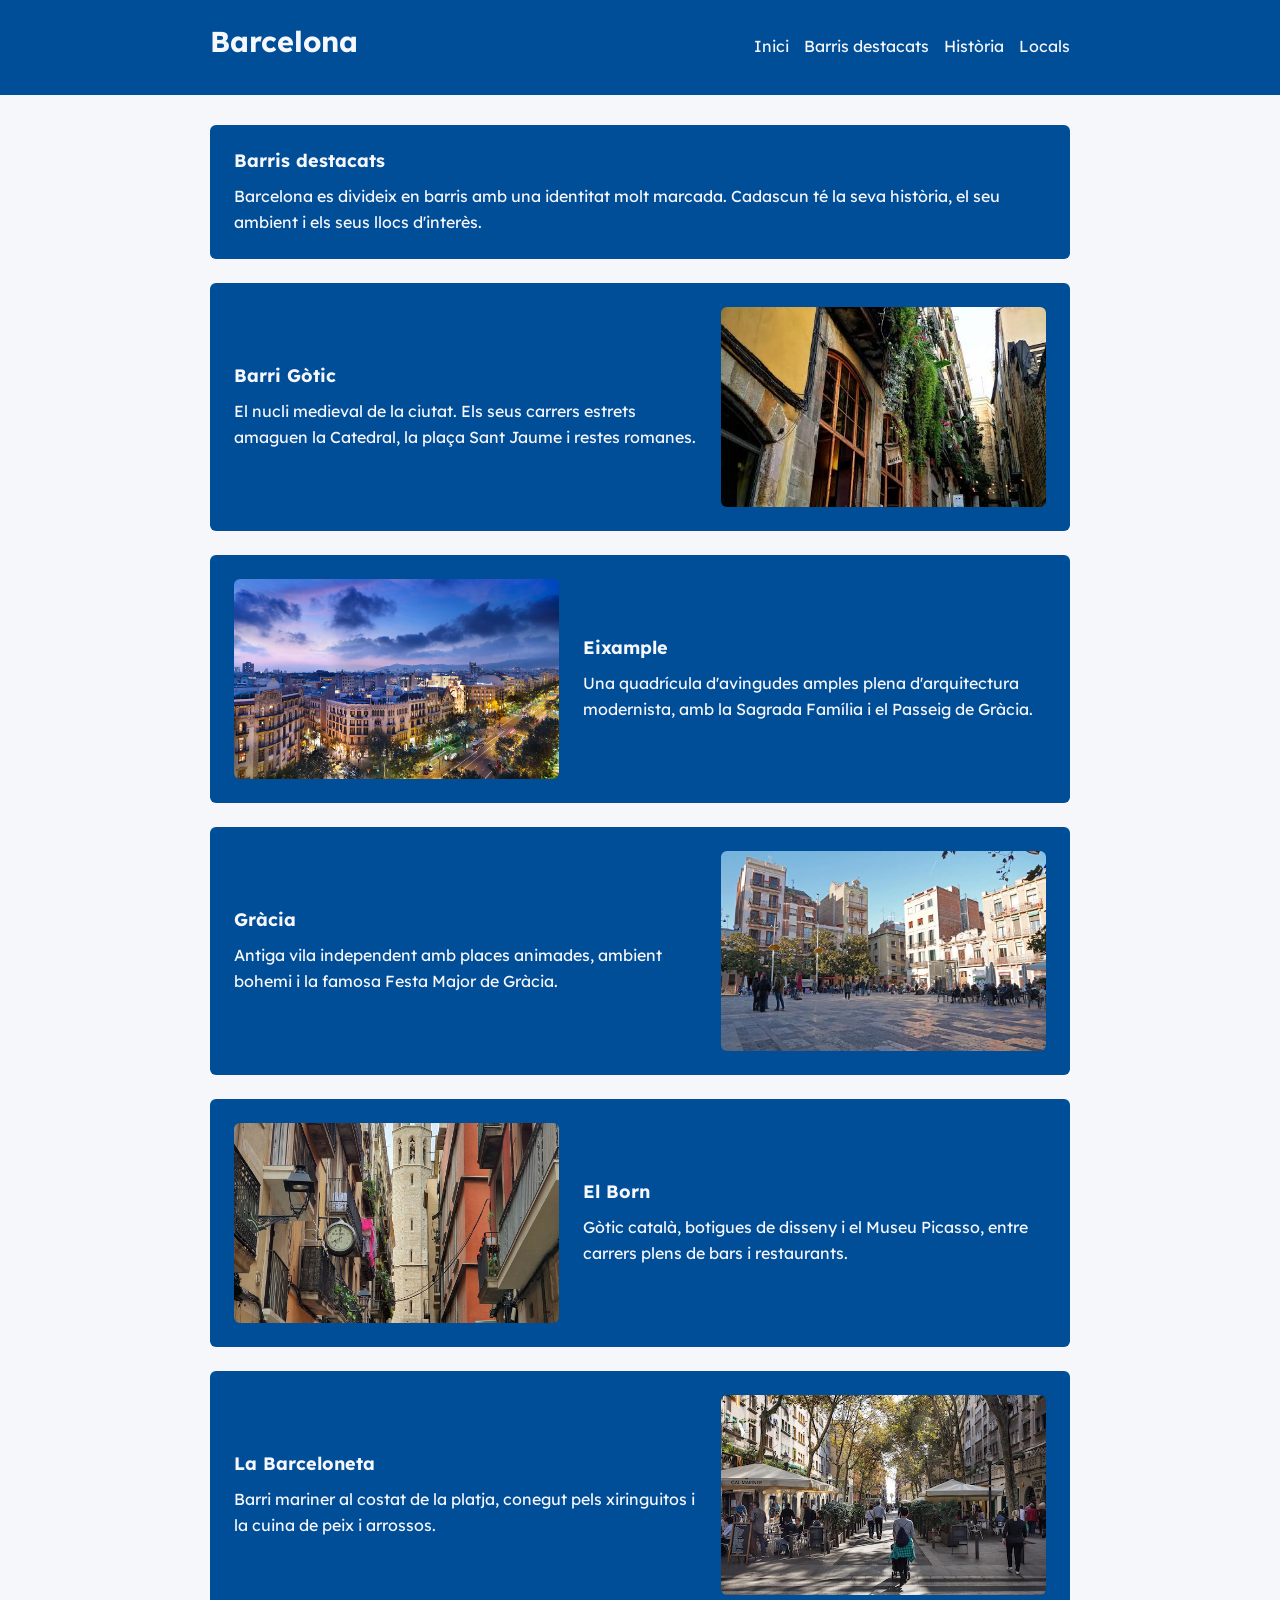
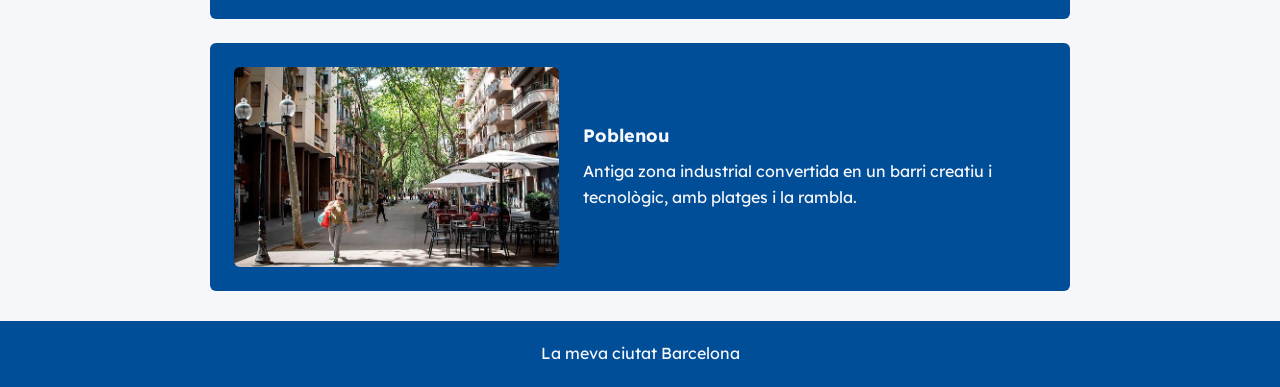
==== barris.html @ 474cd0fd "BARRIS,LOCALS,INDEX" ====
<!DOCTYPE html>
<html lang="ca">

<head>
  <meta charset="UTF-8">
  <meta name="viewport" content="width=device-width, initial-scale=1">
  <title>Barris destacats | La meva ciutat</title>
  <meta name="description" content="Coneix els barris més destacats de Barcelona: el Gòtic, l'Eixample, Gràcia, el Born, la Barceloneta i el Poblenou.">
  <meta name="robots" content="index, follow">
  <meta name="theme-color" content="#1f4e79">
  <link rel="stylesheet" href="./css/global.css">
  <link rel="stylesheet" href="./css/barris.css">
</head>

<body>

  <header>
    <h1>Barcelona</h1>

    <input type="checkbox" id="menu-toggle">

    <label for="menu-toggle" class="menu-toggle" aria-label="Obrir menú">
      <span></span>
      <span></span>
      <span></span>
    </label>

    <nav aria-label="Menú principal">
      <ul>
        <li><a href="index.html">Inici</a></li>
        <li><a href="barris.html" aria-current="page">Barris destacats</a></li>
        <li><a href="historia.html">Història</a></li>
        <li><a href="locals.html">Locals</a></li>
      </ul>
    </nav>
  </header>

  <main>
    <section>
      <h2>Barris destacats</h2>
      <p>
        Barcelona es divideix en barris amb una identitat molt marcada.
        Cadascun té la seva història, el seu ambient i els seus llocs d'interès.
      </p>
    </section>

    <section class="barri">
      <figure>
        <picture>
          <source srcset="./images/gotic.webp" type="image/webp">
          <img src="./images/gotic.jpg" alt="Carrer del barri Gòtic de Barcelona">
        </picture>
      </figure>
      <div class="barri-text">
        <h2>Barri Gòtic</h2>
        <p>El nucli medieval de la ciutat. Els seus carrers estrets amaguen la Catedral, la plaça Sant Jaume i restes romanes.</p>
      </div>
    </section>

    <section class="barri">
      <figure>
        <picture>
          <source srcset="./images/eixample.webp" type="image/webp">
          <img src="./images/eixample.jpg" alt="Edifici modernista a l'Eixample">
        </picture>
      </figure>
      <div class="barri-text">
        <h2>Eixample</h2>
        <p>Una quadrícula d'avingudes amples plena d'arquitectura modernista, amb la Sagrada Família i el Passeig de Gràcia.</p>
      </div>
    </section>

    <section class="barri">
      <figure>
        <picture>
          <source srcset="./images/gracia.webp" type="image/webp">
          <img src="./images/gracia.jpg" alt="Plaça al barri de Gràcia">
        </picture>
      </figure>
      <div class="barri-text">
        <h2>Gràcia</h2>
        <p>Antiga vila independent amb places animades, ambient bohemi i la famosa Festa Major de Gràcia.</p>
      </div>
    </section>

    <section class="barri">
      <figure>
        <picture>
          <source srcset="./images/born.webp" type="image/webp">
          <img src="./images/born.jpg" alt="Basílica de Santa Maria del Mar al Born">
        </picture>
      </figure>
      <div class="barri-text">
        <h2>El Born</h2>
        <p>Gòtic català, botigues de disseny i el Museu Picasso, entre carrers plens de bars i restaurants.</p>
      </div>
    </section>

    <section class="barri">
      <figure>
        <picture>
          <source srcset="./images/barceloneta.webp" type="image/webp">
          <img src="./images/barceloneta.jpg" alt="Platja de la Barceloneta">
        </picture>
      </figure>
      <div class="barri-text">
        <h2>La Barceloneta</h2>
        <p>Barri mariner al costat de la platja, conegut pels xiringuitos i la cuina de peix i arrossos.</p>
      </div>
    </section>

    <section class="barri">
      <figure>
        <picture>
          <source srcset="./images/poblenou.webp" type="image/webp">
          <img src="./images/poblenou.jpg" alt="Rambla del Poblenou">
        </picture>
      </figure>
      <div class="barri-text">
        <h2>Poblenou</h2>
        <p>Antiga zona industrial convertida en un barri creatiu i tecnològic, amb platges i la rambla.</p>
      </div>
    </section>
  </main>

  <footer>
    <p>La meva ciutat Barcelona</p>
  </footer>

</body>

</html>
---- css/global.css ----
/* Font */
@import url('https://fonts.googleapis.com/css2?family=Lexend:wght@400;500;600;700&display=swap');

/* Variables */
:root {
  --color-principal: #f6f7fb;
  --color-secundari: #004d98;
  --color-accent: #a50044;
}

/* Reset */
* {
  box-sizing: border-box;
  margin: 0;
  padding: 0;
  font-size: 1rem;
}

h1 {
  font-size: 1.8rem;
}

h2 {
  font-size: 1.125rem;
}

html {
  scroll-behavior: smooth;
}

body {
  font-family: "Lexend", Arial, system-ui;
  line-height: 1.6;
  color: var(--color-principal);
  background: var(--color-principal);
}

/* Header */
header {
  background: var(--color-secundari);
  color: var(--color-principal);
  padding: 24px 20px;
  display: flex;
  flex-flow: row wrap;
  justify-content: space-around;
  align-items: center;
  gap: 15px;
}

header h1 {
  color: var(--color-principal);
  margin-bottom: 12px;
  line-height: 1.2;
}

/* Navegacio */
nav ul {
  display: flex;
  flex-wrap: wrap;
  justify-content: center;
  gap: 15px;
  list-style: none;
}

nav a {
  color: var(--color-principal);
  text-decoration: none;
  padding: 4px 0;
  border-bottom: 2px solid transparent;
  transition: border-color 0.2s ease;
}

nav a:hover,
nav a:focus-visible {
  border-bottom-color: var(--color-accent);
}

/* Contingut principal */
main {
  max-width: 900px;
  margin: 30px auto;
  padding: 0 20px;
}

/* Secciones */
section {
  background: var(--color-secundari);
  padding: 24px;
  margin-bottom: 24px;
  border-radius: 6px;
}

section h2 {
  margin-bottom: 12px;
  color: var(--color-principal);
  line-height: 1.3;
}

/* Enlaces */
a {
  overflow-wrap: break-word;
}

/* Footer */
footer {
  background-color: var(--color-secundari);
  text-align: center;
  padding: 20px;
  color: var(--color-principal);
  font-size: 0.9rem;
}

/* Menú hamburguesa */
#menu-toggle {
  position: absolute;
  opacity: 0;
  width: 1px;
  height: 1px;
}

.menu-toggle {
  display: none;
}

/* Tablets y móviles */
@media (max-width: 768px) {
  header {
    flex-direction: row;
    justify-content: space-between;
    text-align: left;
    padding: 20px 15px;
  }

  header h1 {
    margin-bottom: 5px;
    font-size: 1.6rem;
  }

  /* Botón hamburguesa */
  .menu-toggle {
    display: flex;
    flex-direction: column;
    justify-content: space-between;
    width: 28px;
    height: 22px;
    cursor: pointer;
  }

  .menu-toggle span {
    width: 100%;
    height: 3px;
    background-color: var(--color-principal);
    border-radius: 3px;
  }

  #menu-toggle:focus-visible+.menu-toggle {
    outline: 2px solid var(--color-principal);
    outline-offset: 5px;
  }

  /* Menú desplegable */
  header nav {
    display: none;
    flex-basis: 100%;
  }

  #menu-toggle:checked~nav {
    display: block;
  }

  nav ul {
    flex-direction: column;
    gap: 12px;
    text-align: center;
  }

  main {
    margin: 20px auto;
    padding: 0 15px;
  }

  section {
    padding: 18px;
    margin-bottom: 18px;
  }
}

/* Móviles pequeños */
@media (max-width: 768px) {
  header h1 {
    font-size: 1.4rem;
  }

  nav ul {
    flex-direction: column;
    gap: 8px;
  }

  nav a {
    padding: 6px;
  }

  main {
    margin: 15px auto;
    padding: 0 12px;
  }

  section {
    padding: 15px;
  }

  section h2 {
    font-size: 1.2rem;
  }

  footer {
    padding: 15px;
    font-size: 0.85rem;
  }
}

/* Accesibilidad: reducir animaciones */
@media (prefers-reduced-motion: reduce) {
  html {
    scroll-behavior: auto;
  }

  *,
  *::before,
  *::after {
    transition-duration: 0.01ms !important;
    animation-duration: 0.01ms !important;
  }
}
---- css/barris.css ----
.barri {
  display: flex;
  align-items: center;
  gap: 24px;
}

/* Alterna la imatge: esquerra / dreta */
.barri:nth-of-type(even) {
  flex-direction: row-reverse;
}

.barri figure {
  flex: 0 0 40%;
  height: 200px;
}

.barri picture,
.barri img {
  display: block;
  width: 100%;
  height: 100%;
}

.barri img {
  object-fit: cover;
  border-radius: 6px;
}

.barri-text {
  flex: 1;
}

@media (max-width: 768px) {
  .barri,
  .barri:nth-of-type(even) {
    flex-direction: column;
    align-items: stretch;
    gap: 16px;
  }

  .barri figure {
    flex: none;
    height: 180px;
  }
}
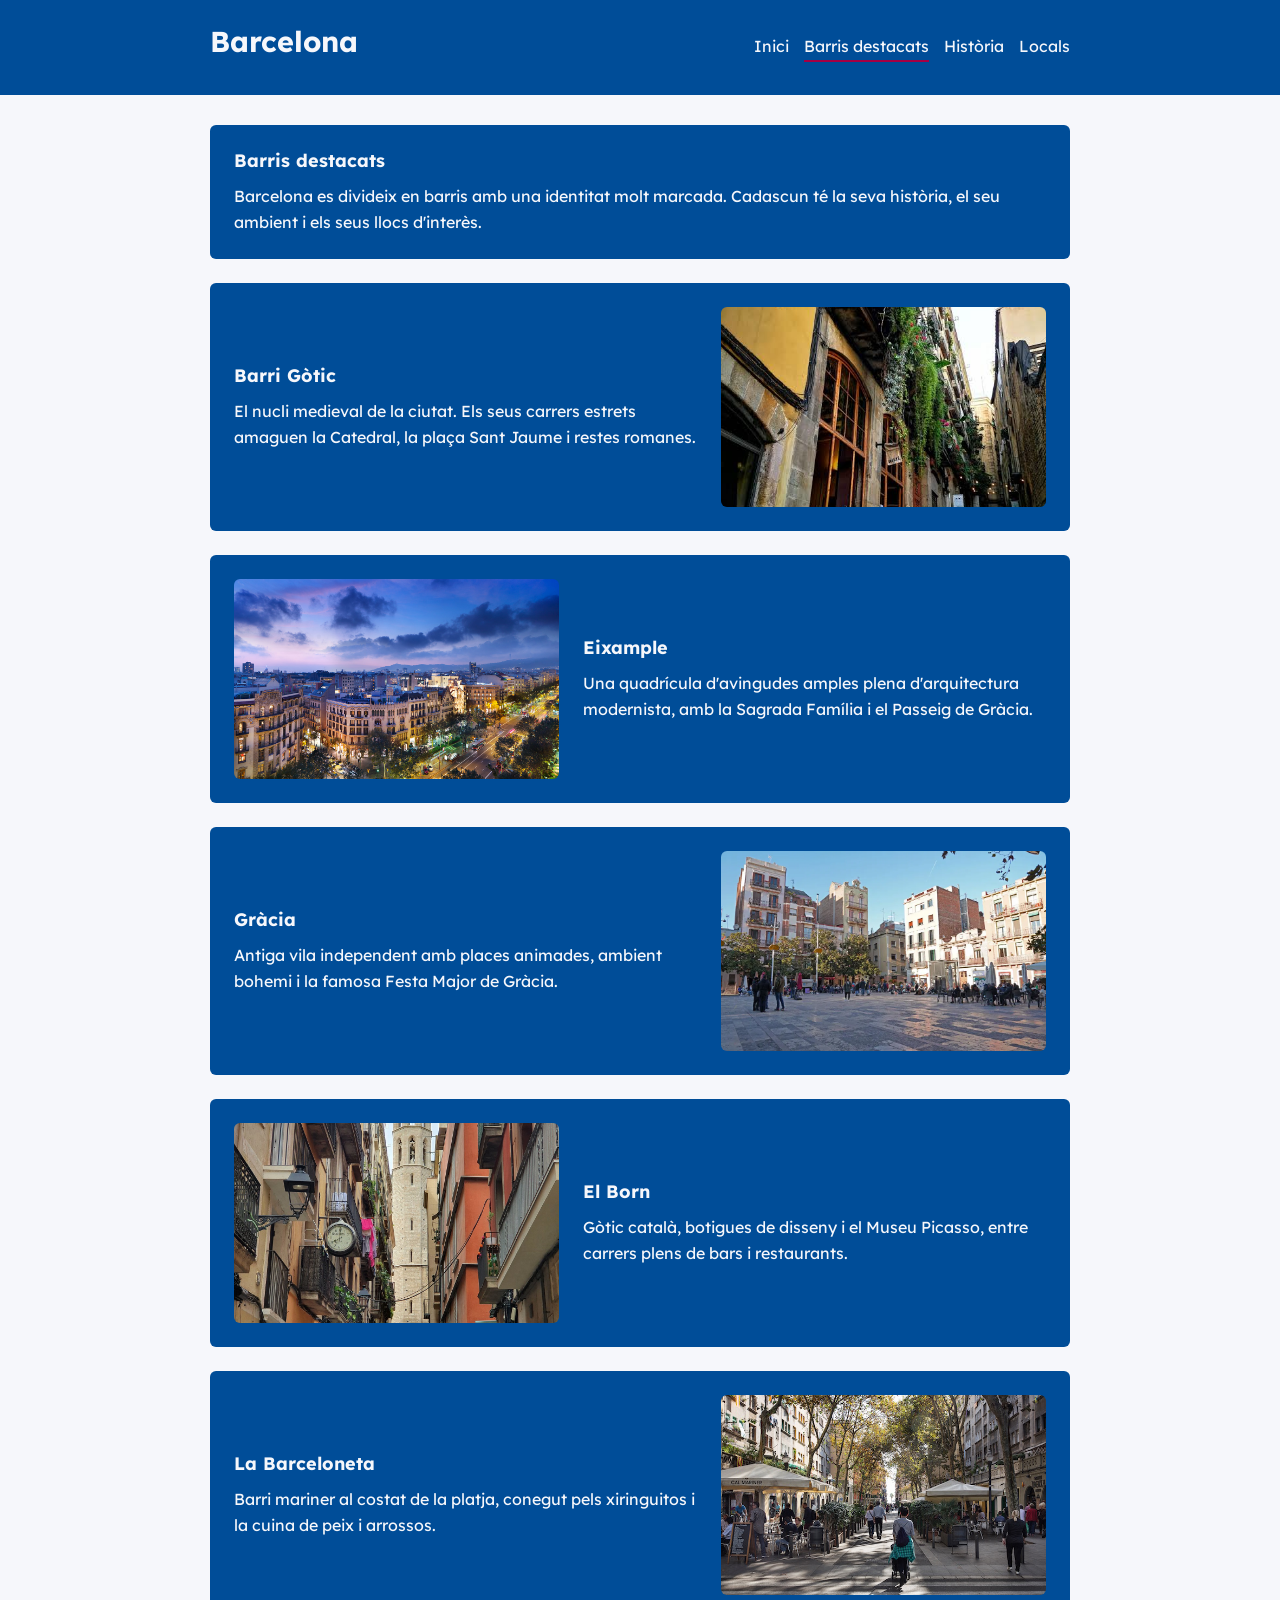
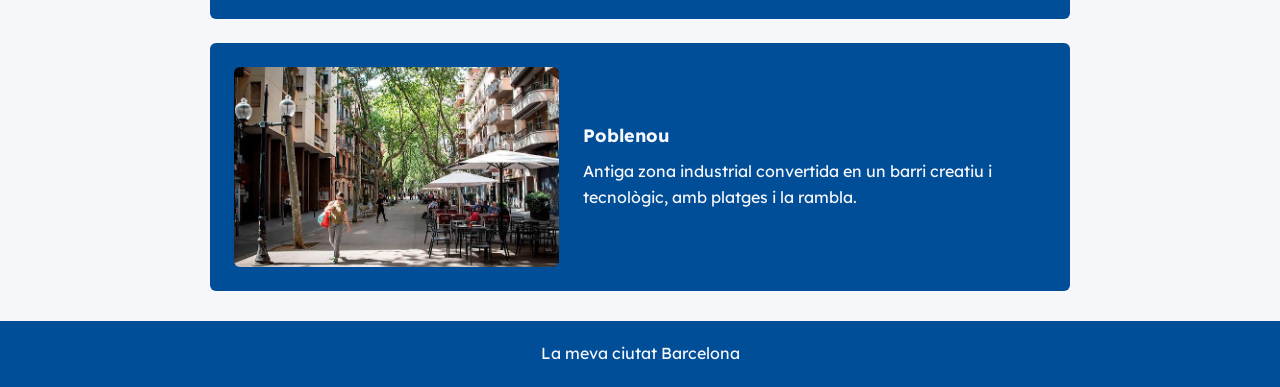
==== commit 66e9f399: "faire que les bouuton de navigation soient actives quand on est sur la page" ====
--- a/barris.html
+++ b/barris.html
@@ -10,6 +10,98 @@
   <meta name="theme-color" content="#1f4e79">
   <link rel="stylesheet" href="./css/global.css">
   <link rel="stylesheet" href="./css/barris.css">
+
+      <script type="application/ld+json">
+    {
+      "@context": "https://schema.org",
+      "@type": "BreadcrumbList",
+      "itemListElement": [{
+        "@type": "ListItem",
+        "position": 1,
+        "name": "Inici",
+        "item": "https://example.com/locals"
+      },{
+        "@type": "ListItem",
+        "position": 2,
+        "name": "Barris",
+        "item": "https://example.com/books/scienc"
+      }]
+    }
+    </script>
+
+
+<!-- Barri Gòtic -->
+<script type="application/ld+json">
+{
+  "@context": "https://schema.org",
+  "@type": "Place",
+  "name": "Barri Gòtic",
+  "description": "El nucli medieval de la ciutat, amb la Catedral, la plaça Sant Jaume i restes romanes.",
+  "image": "https://tudominio.com/images/gotic.jpg",
+  "containedInPlace": { "@type": "City", "name": "Barcelona" }
+}
+</script>
+
+<!-- Eixample -->
+<script type="application/ld+json">
+{
+  "@context": "https://schema.org",
+  "@type": "Place",
+  "name": "Eixample",
+  "description": "Quadrícula d'avingudes amples plena d'arquitectura modernista, amb la Sagrada Família i el Passeig de Gràcia.",
+  "image": "https://tudominio.com/images/eixample.jpg",
+  "containedInPlace": { "@type": "City", "name": "Barcelona" }
+}
+</script>
+
+<!-- Gràcia -->
+<script type="application/ld+json">
+{
+  "@context": "https://schema.org",
+  "@type": "Place",
+  "name": "Gràcia",
+  "description": "Antiga vila independent amb places animades, ambient bohemi i la Festa Major de Gràcia.",
+  "image": "https://tudominio.com/images/gracia.jpg",
+  "containedInPlace": { "@type": "City", "name": "Barcelona" }
+}
+</script>
+
+<!-- El Born -->
+<script type="application/ld+json">
+{
+  "@context": "https://schema.org",
+  "@type": "Place",
+  "name": "El Born",
+  "description": "Gòtic català, botigues de disseny i el Museu Picasso, entre carrers plens de bars i restaurants.",
+  "image": "https://tudominio.com/images/born.jpg",
+  "containedInPlace": { "@type": "City", "name": "Barcelona" }
+}
+</script>
+
+<!-- La Barceloneta -->
+<script type="application/ld+json">
+{
+  "@context": "https://schema.org",
+  "@type": "Place",
+  "name": "La Barceloneta",
+  "description": "Barri mariner al costat de la platja, conegut pels xiringuitos i la cuina de peix i arrossos.",
+  "image": "https://tudominio.com/images/barceloneta.jpg",
+  "containedInPlace": { "@type": "City", "name": "Barcelona" }
+}
+</script>
+
+<!-- Poblenou -->
+<script type="application/ld+json">
+{
+  "@context": "https://schema.org",
+  "@type": "Place",
+  "name": "Poblenou",
+  "description": "Antiga zona industrial convertida en un barri creatiu i tecnològic, amb platges i la rambla.",
+  "image": "https://tudominio.com/images/poblenou.jpg",
+  "containedInPlace": { "@type": "City", "name": "Barcelona" }
+}
+</script>
+
 </head>
 
 <body>
@@ -28,7 +120,7 @@
     <nav aria-label="Menú principal">
       <ul>
         <li><a href="index.html">Inici</a></li>
-        <li><a href="barris.html" aria-current="page">Barris destacats</a></li>
+        <li><a href="barris.html"  class="active" aria-current="page">Barris destacats</a></li>
         <li><a href="historia.html">Història</a></li>
         <li><a href="locals.html">Locals</a></li>
       </ul>
--- a/css/global.css
+++ b/css/global.css
@@ -231,4 +231,8 @@
     transition-duration: 0.01ms !important;
     animation-duration: 0.01ms !important;
   }
+}
+
+.active{
+    border-bottom-color: var(--color-accent);
 }
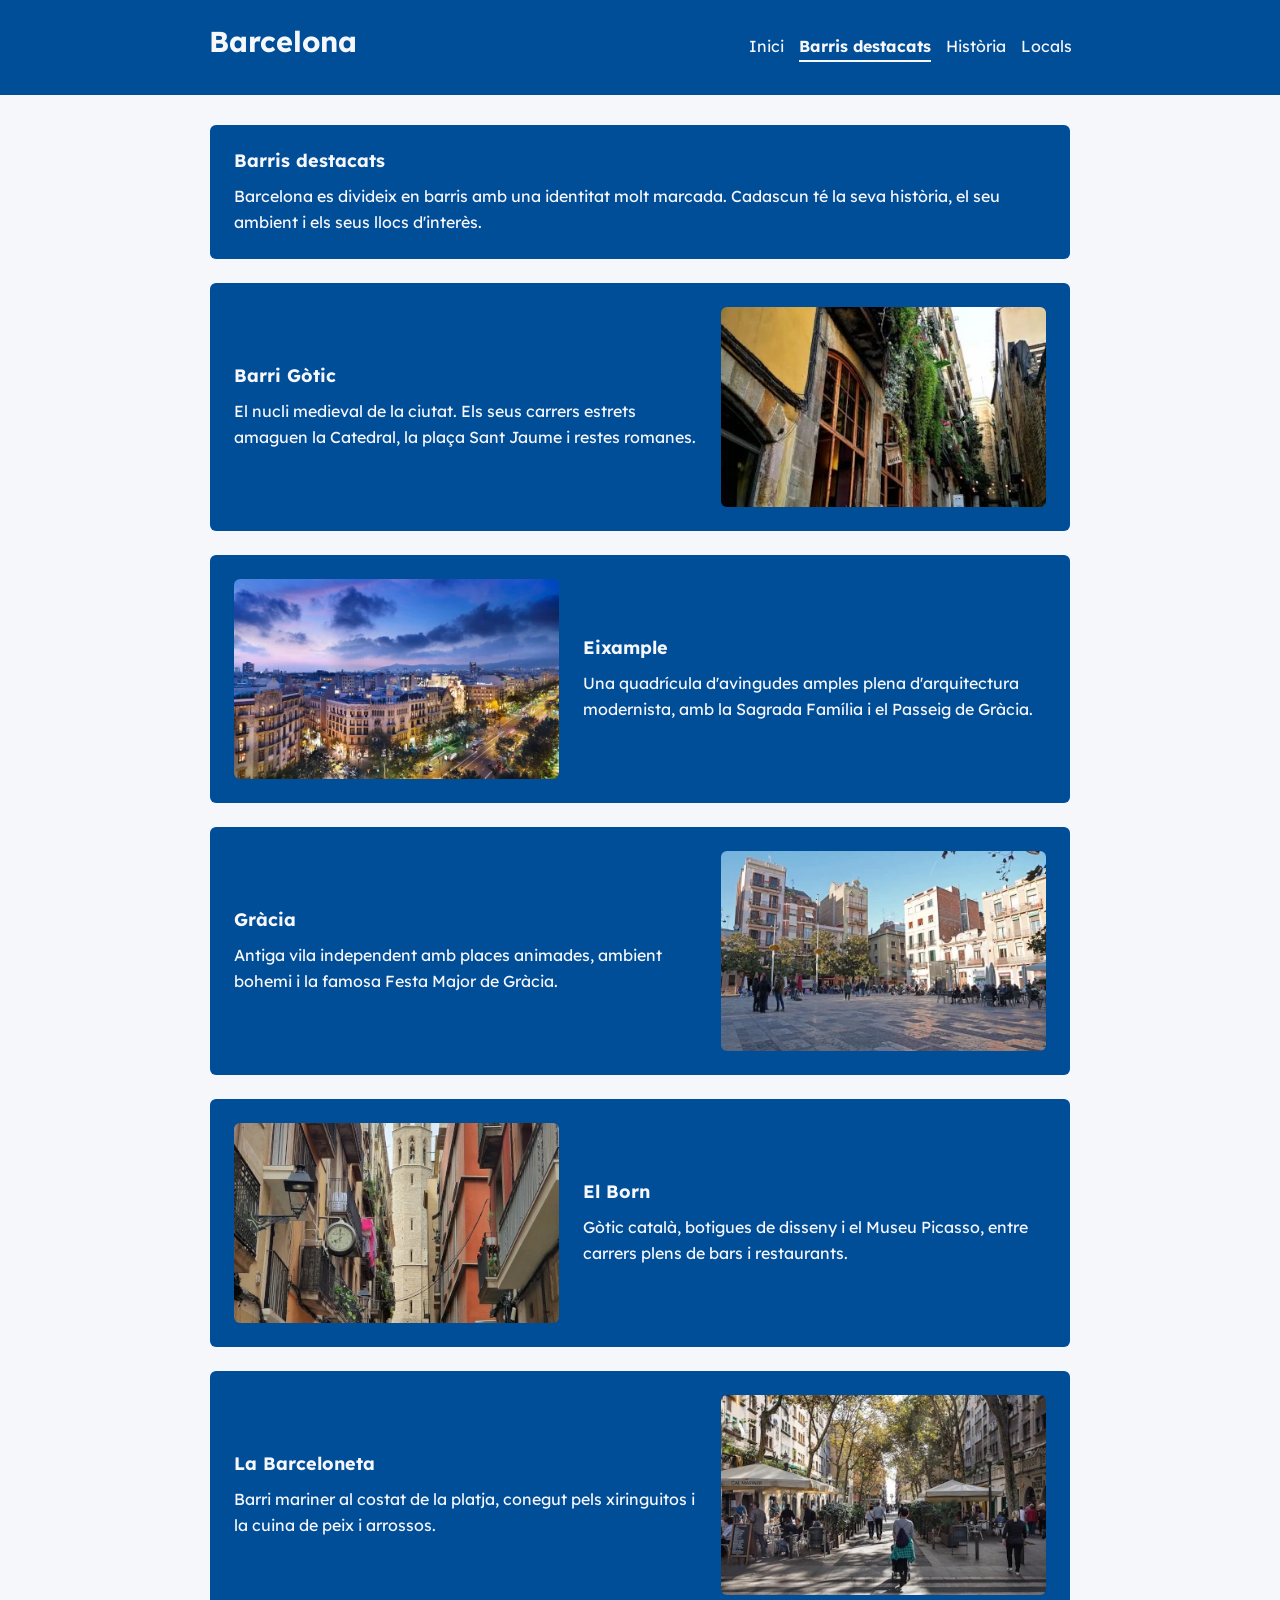
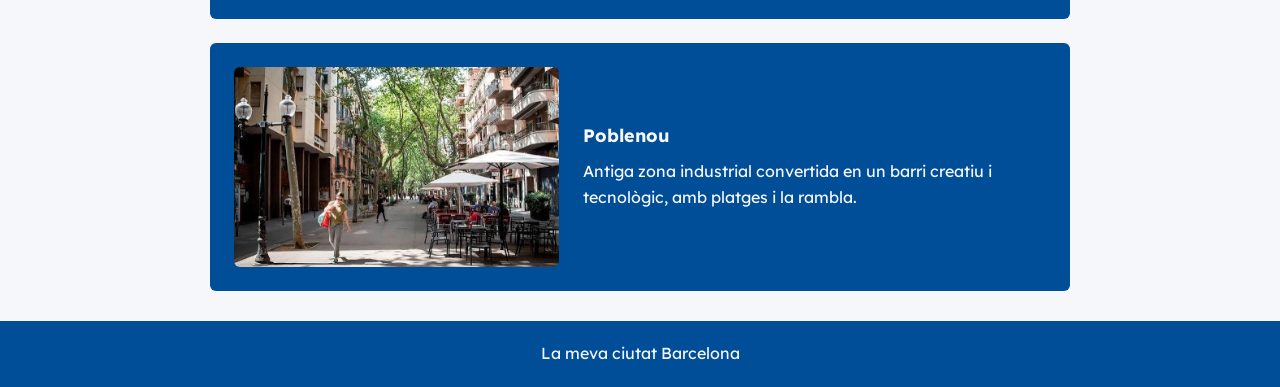
==== commit 5855ace1: "he reduido el tamaño de imaines de la forma webp, corregir cositas en css, y añadir <picture> en la " ====
--- a/barris.html
+++ b/barris.html
@@ -1,13 +1,16 @@
 <!DOCTYPE html>
 <html lang="ca">
-
+  
 <head>
+  <link rel="icon" type="image/png" href="/images/barcelona-svgrepo-com.svg">
   <meta charset="UTF-8">
   <meta name="viewport" content="width=device-width, initial-scale=1">
-  <title>Barris destacats | La meva ciutat</title>
+  <title>Barris destacats de Barcelona | La meva ciutat</title>
   <meta name="description" content="Coneix els barris més destacats de Barcelona: el Gòtic, l'Eixample, Gràcia, el Born, la Barceloneta i el Poblenou.">
   <meta name="robots" content="index, follow">
-  <meta name="theme-color" content="#1f4e79">
+  <link rel="preconnect" href="https://fonts.googleapis.com">
+  <link rel="preconnect" href="https://fonts.gstatic.com" crossorigin>
+  <link href="https://fonts.googleapis.com/css2?family=Lexend:wght@400;500;600;700&display=swap" rel="stylesheet">
   <link rel="stylesheet" href="./css/global.css">
   <link rel="stylesheet" href="./css/barris.css">
 
@@ -19,12 +22,12 @@
         "@type": "ListItem",
         "position": 1,
         "name": "Inici",
-        "item": "https://example.com/locals"
+        "item": "https://lamevaciutat.github.io/index.html"
       },{
         "@type": "ListItem",
         "position": 2,
         "name": "Barris",
-        "item": "https://example.com/books/scienc"
+        "item": "https://lamevaciutat.github.io/barris.html"
       }]
     }
     </script>
@@ -37,7 +40,6 @@
   "@type": "Place",
   "name": "Barri Gòtic",
   "description": "El nucli medieval de la ciutat, amb la Catedral, la plaça Sant Jaume i restes romanes.",
-  "image": "https://tudominio.com/images/gotic.jpg",
   "containedInPlace": { "@type": "City", "name": "Barcelona" }
 }
 </script>
@@ -109,7 +111,7 @@
   <header>
     <h1>Barcelona</h1>
 
-    <input type="checkbox" id="menu-toggle">
+    <input type="checkbox" id="menu-toggle" aria-label="Mostra el menú principal">
 
     <label for="menu-toggle" class="menu-toggle" aria-label="Obrir menú">
       <span></span>
@@ -192,7 +194,7 @@
       <figure>
         <picture>
           <source srcset="./images/barceloneta.webp" type="image/webp">
-          <img src="./images/barceloneta.jpg" alt="Platja de la Barceloneta">
+          <img src="./images/barceloneta.jpg" alt="Platja de la Barceloneta" >
         </picture>
       </figure>
       <div class="barri-text">
--- a/css/global.css
+++ b/css/global.css
@@ -1,5 +1,5 @@
 /* Font */
-@import url('https://fonts.googleapis.com/css2?family=Lexend:wght@400;500;600;700&display=swap');
+/*@import url('https://fonts.googleapis.com/css2?family=Lexend:wght@400;500;600;700&display=swap');*/
 
 /* Variables */
 :root {
@@ -70,9 +70,18 @@
   transition: border-color 0.2s ease;
 }
 
-nav a:hover,
+nav a:hover {
+  border-bottom-color: var(--color-accent);
+}
+
+nav a[aria-current="page"] {
+  border-bottom-color: var(--color-principal);
+  font-weight: 700;
+}
+
 nav a:focus-visible {
-  border-bottom-color: var(--color-accent);
+    outline: 3px solid var(--color-principal);
+    outline-offset: 4px;
 }
 
 /* Contingut principal */
@@ -232,7 +241,3 @@
     animation-duration: 0.01ms !important;
   }
 }
-
-.active{
-    border-bottom-color: var(--color-accent);
-}
